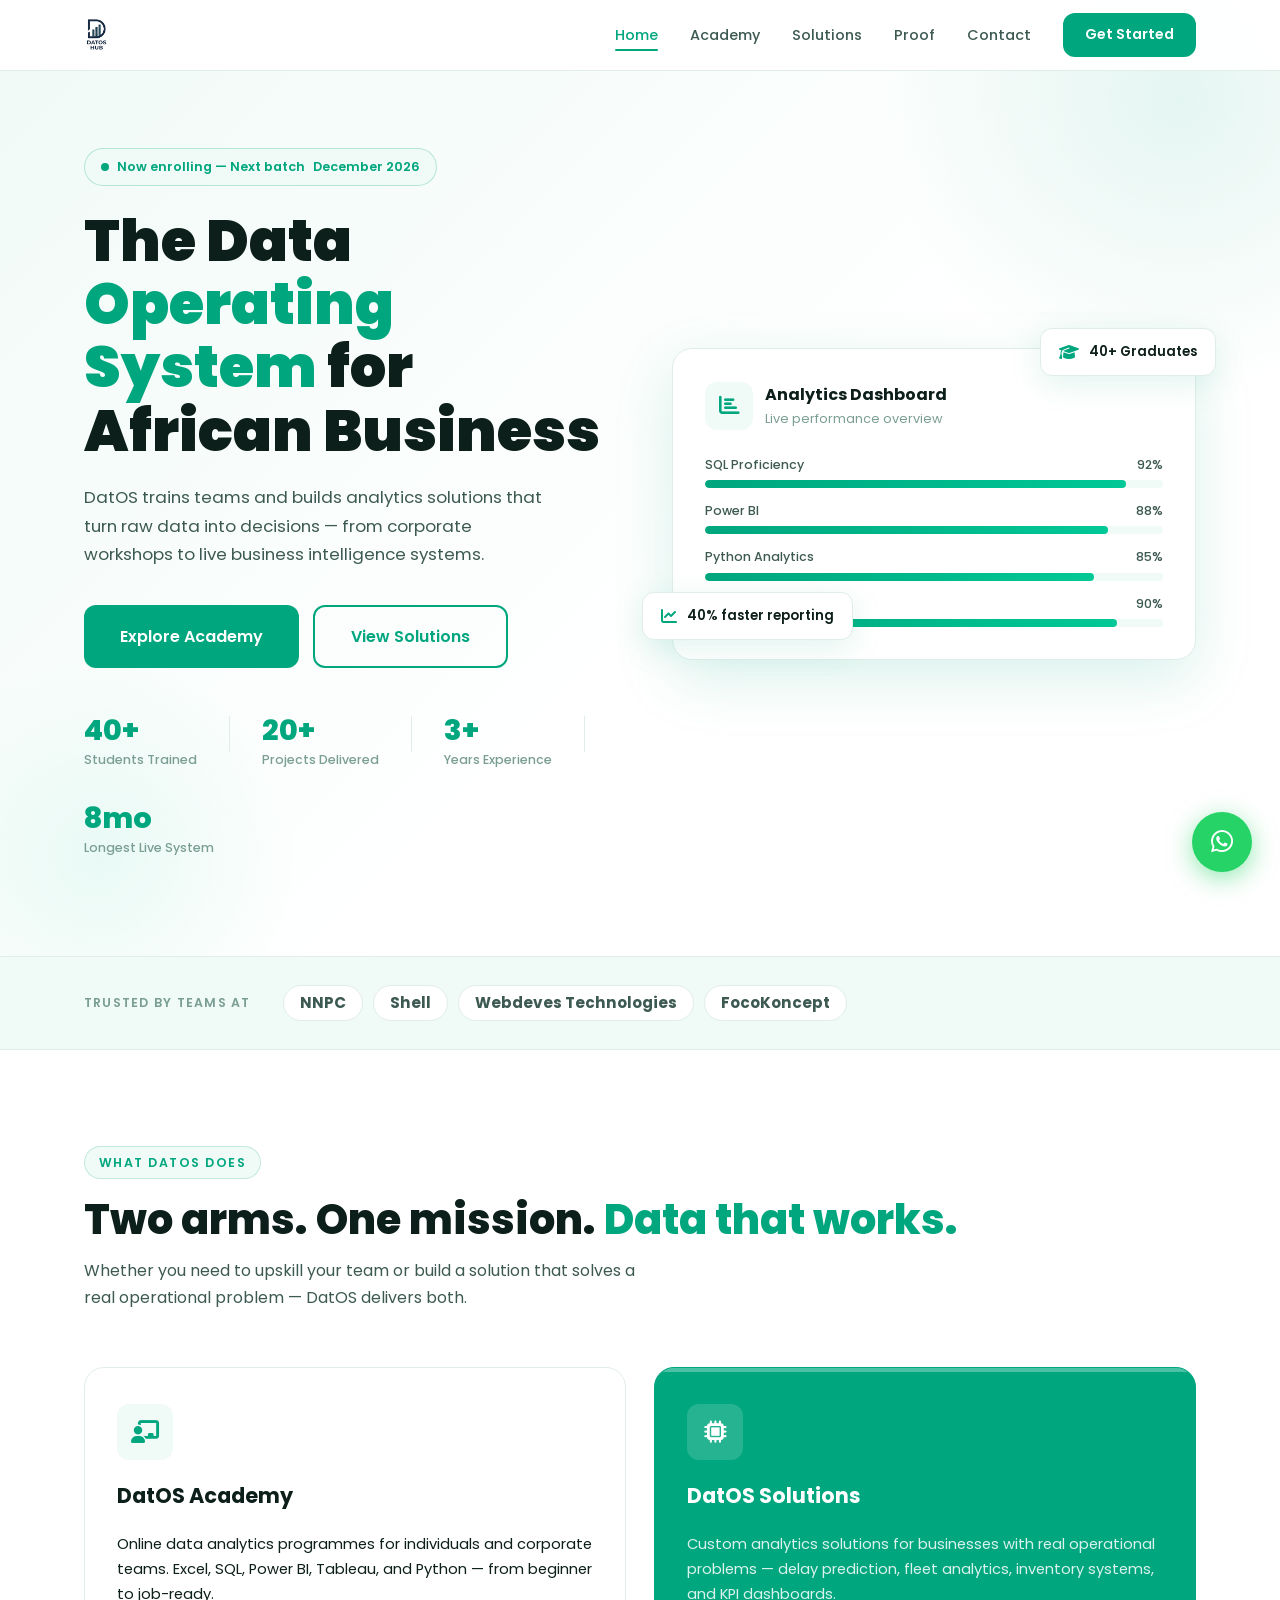
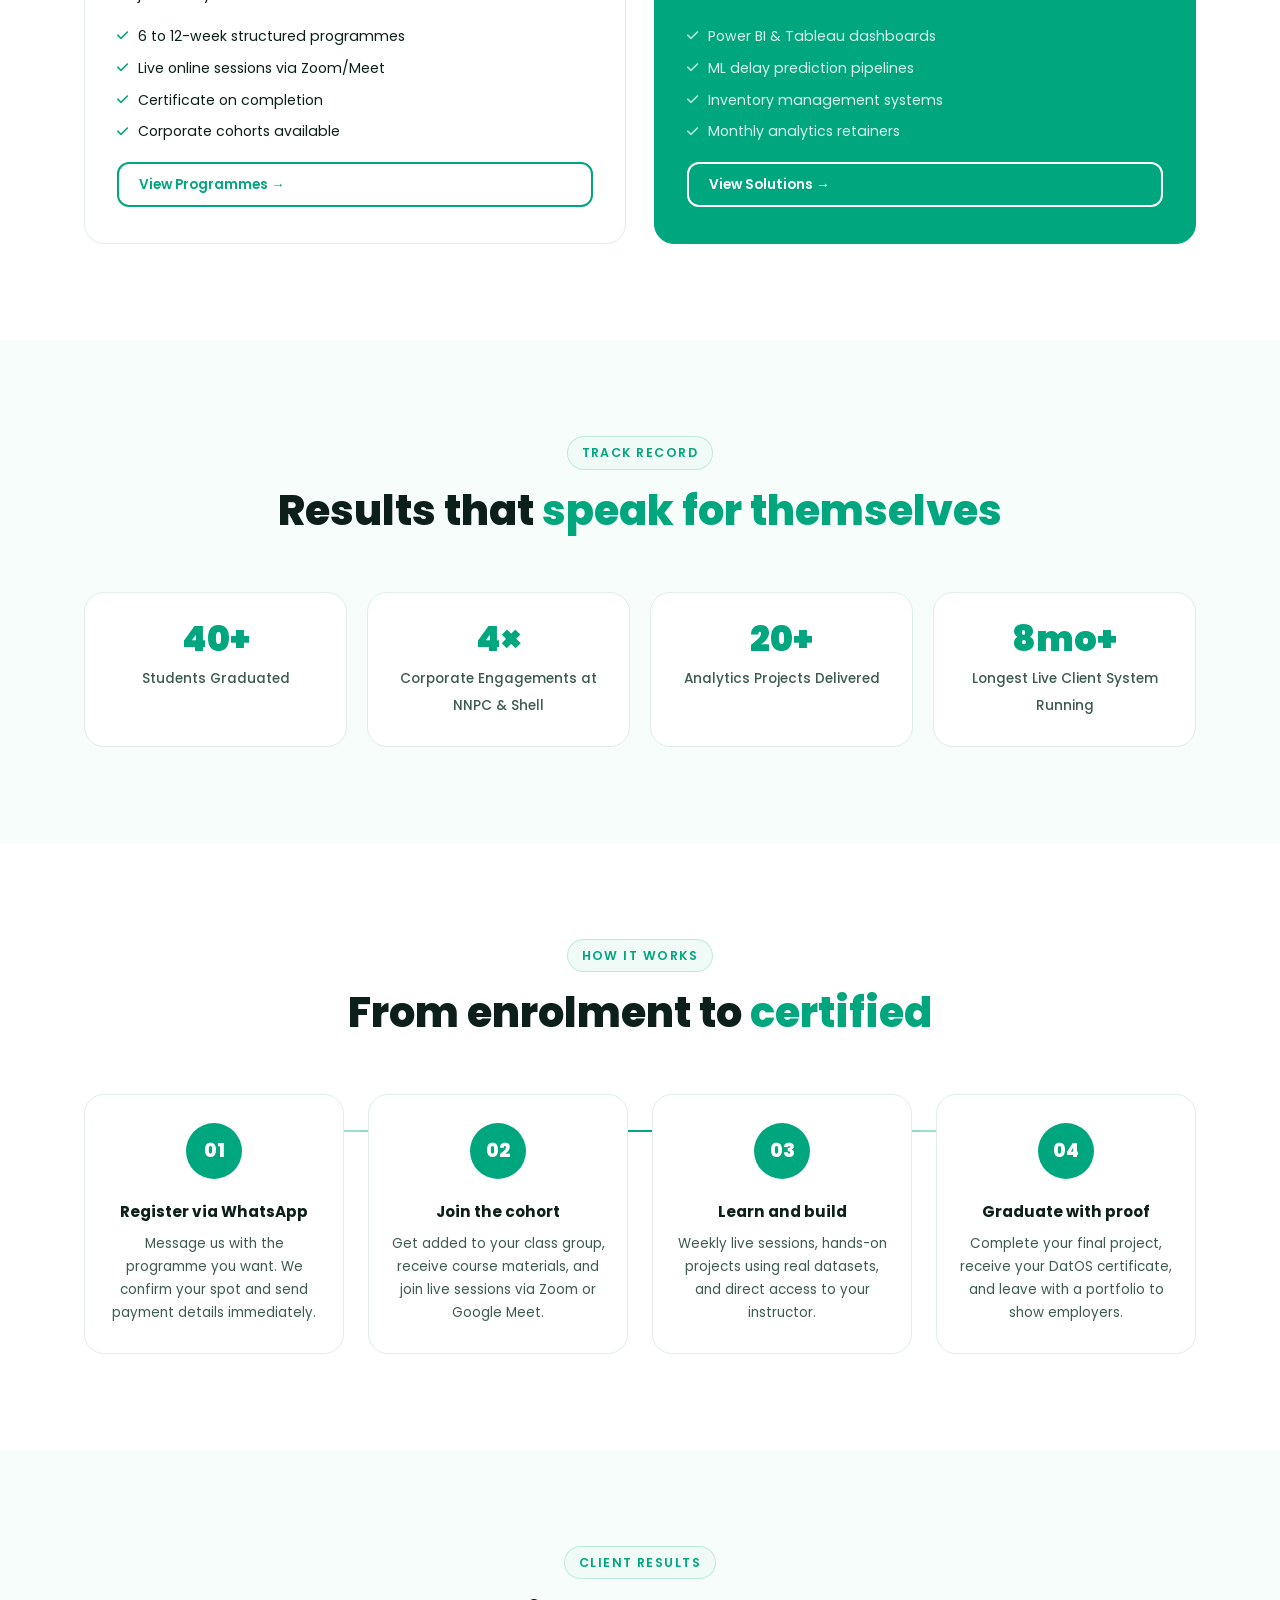
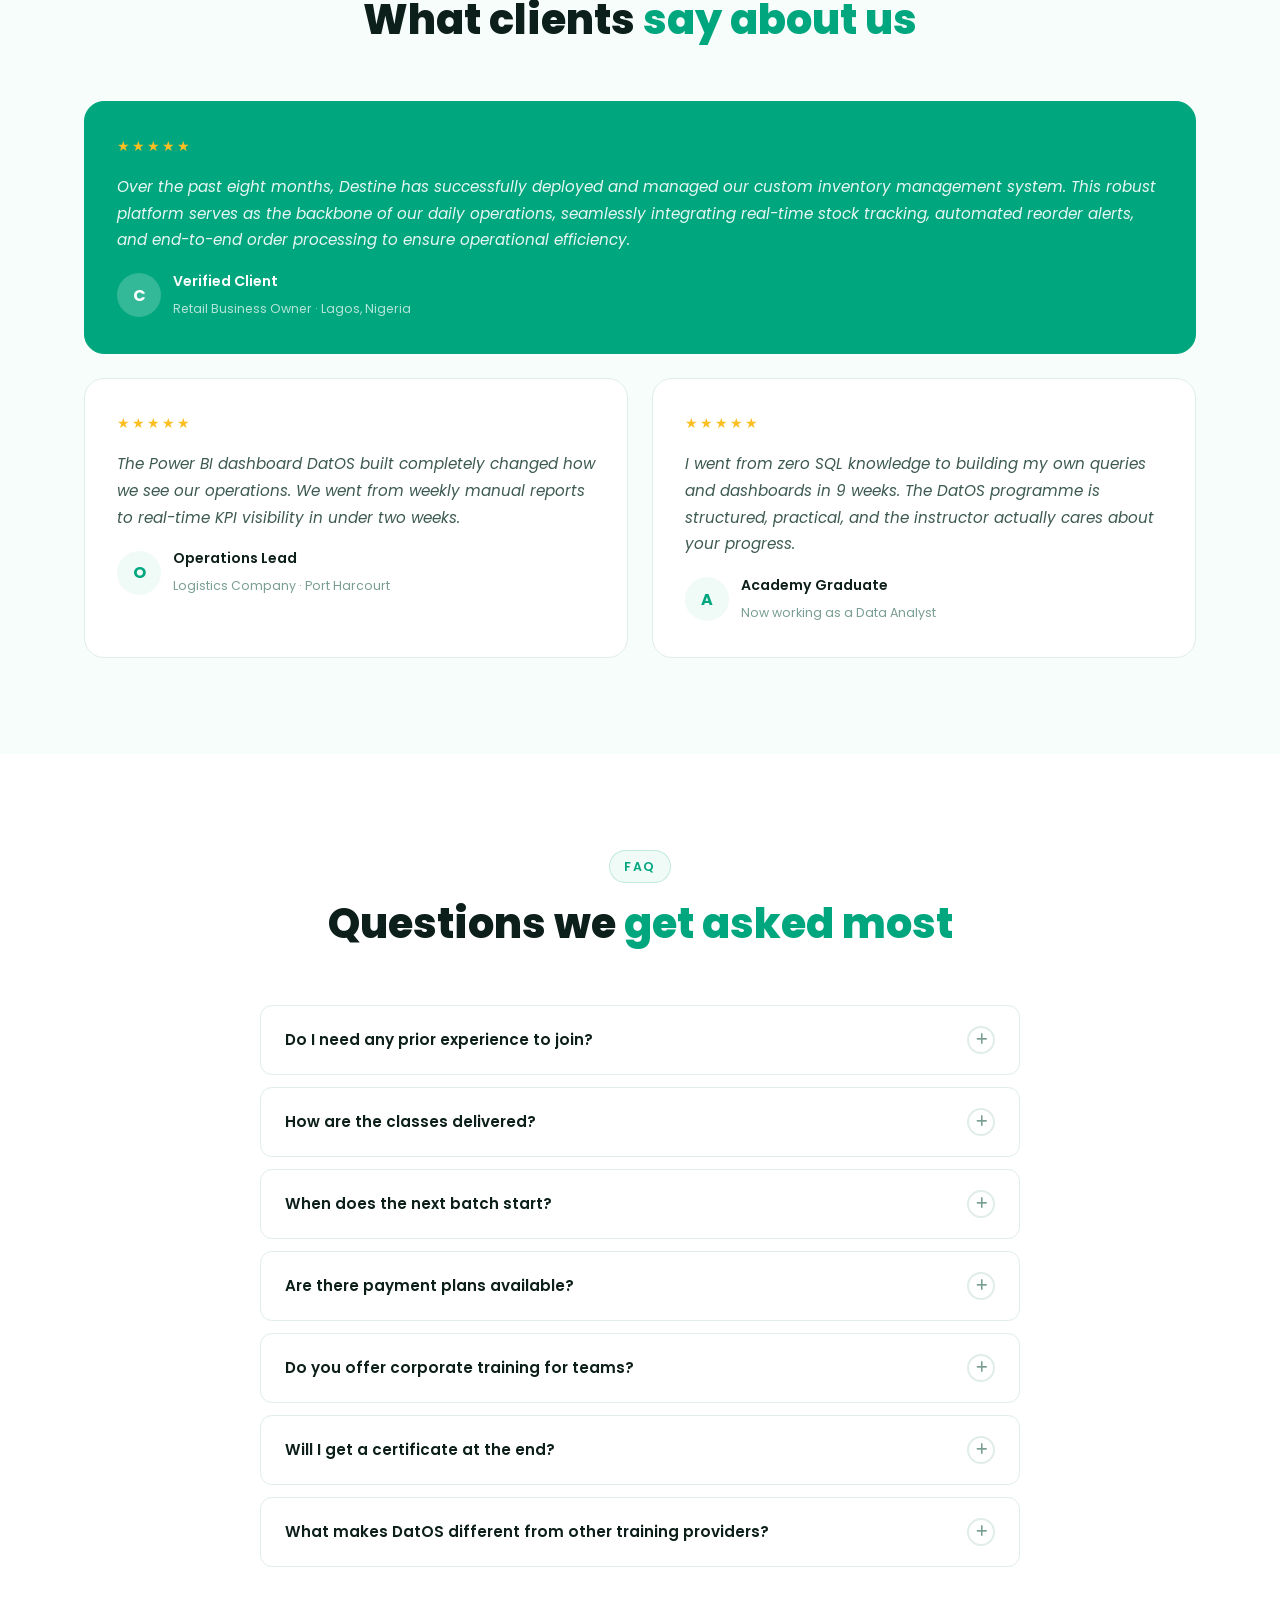
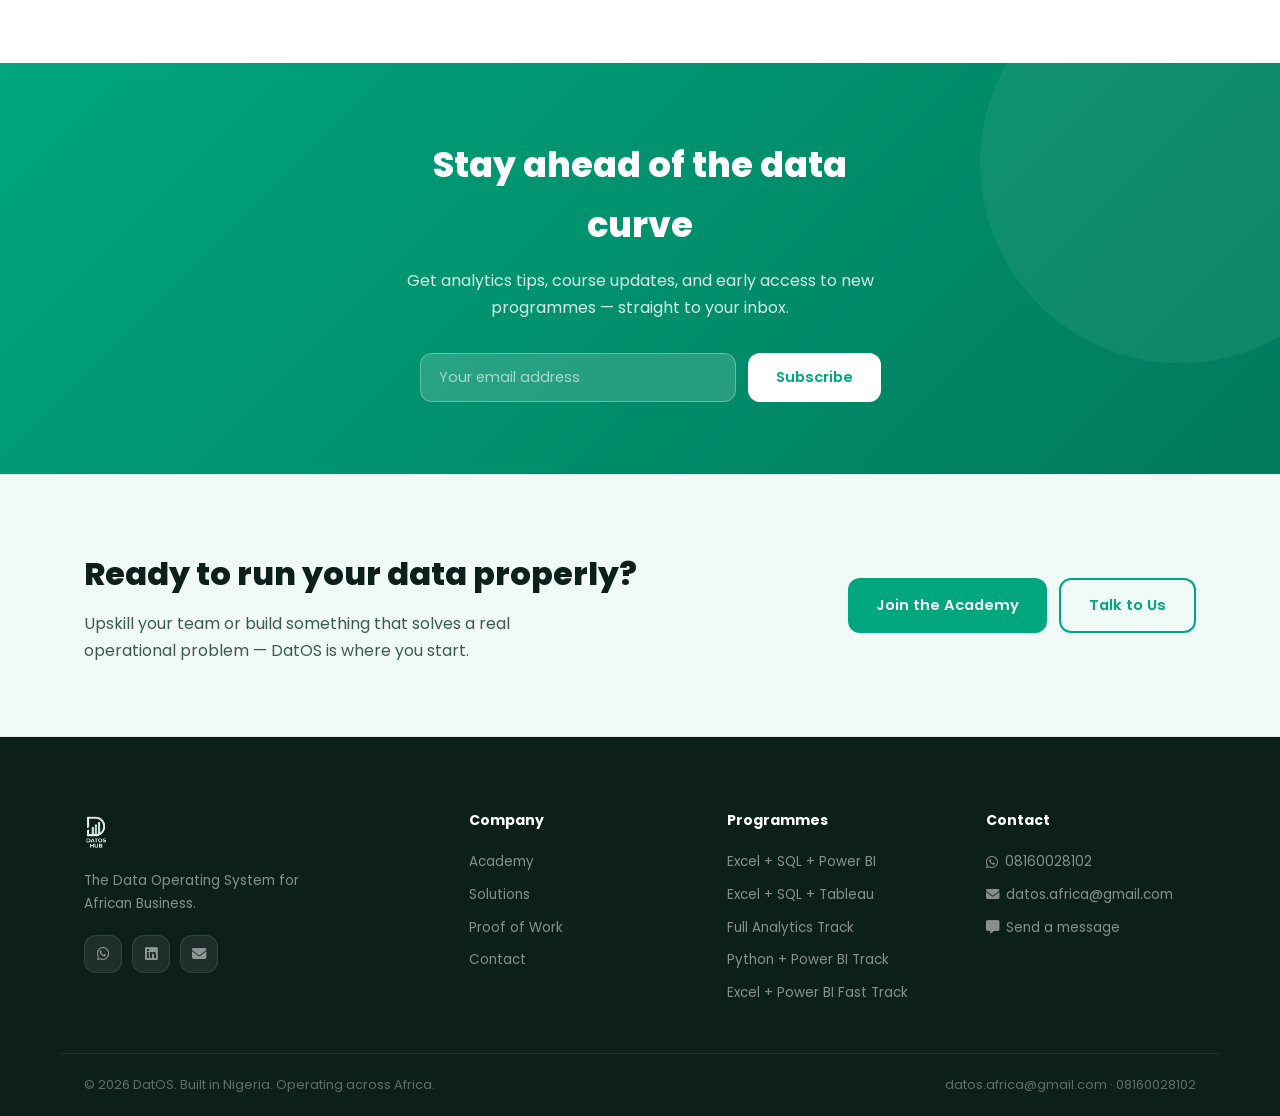
==== index.html @ 46f7a144 "Add files via upload" ====
<!DOCTYPE html>
<html lang="en">
<head>
  <meta charset="UTF-8"/>
  <meta name="viewport" content="width=device-width, initial-scale=1.0"/>
  <title>DatOS — The Data Operating System for African Business</title>
  <meta name="description" content="DatOS delivers corporate data analytics training and business intelligence solutions for African organisations. Train your team. Transform your data."/>
  <link rel="stylesheet" href="style.css"/>
  <link rel="stylesheet" href="https://cdnjs.cloudflare.com/ajax/libs/font-awesome/6.5.0/css/all.min.css"/>
</head>
<body>

  <!-- NAV -->
  <nav class="nav" id="nav">
    <div class="nav__inner">
      <a href="index.html" class="nav__logo"><img src="assets/logo-navy.png" alt="DatOS Hub" class="logo-img"/></a>
      <ul class="nav__links">
        <li><a href="index.html" class="active">Home</a></li>
        <li><a href="academy.html">Academy</a></li>
        <li><a href="solutions.html">Solutions</a></li>
        <li><a href="proof.html">Proof</a></li>
        <li><a href="contact.html">Contact</a></li>
      </ul>
      <a href="https://wa.me/2348160028102?text=Hi%20DatOS%2C%20I%27d%20like%20to%20get%20started" target="_blank" class="btn btn--green nav__cta">Get Started</a>
      <button class="hamburger" id="hamburger" aria-label="Menu"><span></span><span></span><span></span></button>
    </div>
    <div class="mobile-menu" id="mobileMenu">
      <ul>
        <li><a href="index.html" class="mobile-link">Home</a></li>
        <li><a href="academy.html" class="mobile-link">Academy</a></li>
        <li><a href="solutions.html" class="mobile-link">Solutions</a></li>
        <li><a href="proof.html" class="mobile-link">Proof</a></li>
        <li><a href="contact.html" class="mobile-link">Contact</a></li>
        <li class="mobile-cta"><a href="https://wa.me/2348160028102?text=Hi%20DatOS%2C%20I%27d%20like%20to%20get%20started" target="_blank" class="btn btn--green btn--full">Get Started →</a></li>
      </ul>
    </div>
  </nav>

  <!-- HERO -->
  <section class="hero">
    <div class="container hero__inner">
      <div class="hero__content">
        <div class="hero__tag"><span class="hero__tag-dot"></span> Now enrolling — Next batch <span class="next-batch-date"></span></div>
        <h1 class="hero__title">The Data <em>Operating System</em> for African Business</h1>
        <p class="hero__sub">DatOS trains teams and builds analytics solutions that turn raw data into decisions — from corporate workshops to live business intelligence systems.</p>
        <div class="hero__actions">
          <a href="academy.html" class="btn btn--green btn--lg">Explore Academy</a>
          <a href="solutions.html" class="btn btn--outline btn--lg">View Solutions</a>
        </div>
        <div class="hero__stats">
          <div><span class="hero-stat__num">40+</span><span class="hero-stat__label">Students Trained</span></div>
          <div style="width:1px;height:36px;background:var(--border)"></div>
          <div><span class="hero-stat__num">20+</span><span class="hero-stat__label">Projects Delivered</span></div>
          <div style="width:1px;height:36px;background:var(--border)"></div>
          <div><span class="hero-stat__num">3+</span><span class="hero-stat__label">Years Experience</span></div>
          <div style="width:1px;height:36px;background:var(--border)"></div>
          <div><span class="hero-stat__num">8mo</span><span class="hero-stat__label">Longest Live System</span></div>
        </div>
      </div>
      <div class="hero__visual">
        <div class="hero__card">
          <div class="hero__card-header">
            <div class="hero__card-icon"><i class="fa-solid fa-chart-bar"></i></div>
            <div><div class="hero__card-title">Analytics Dashboard</div><div class="hero__card-sub">Live performance overview</div></div>
          </div>
          <div class="hero__card-bars">
            <div class="hero__bar-row">
              <div class="hero__bar-info"><span>SQL Proficiency</span><span>92%</span></div>
              <div class="hero__bar-track"><div class="hero__bar-fill" style="width:92%"></div></div>
            </div>
            <div class="hero__bar-row">
              <div class="hero__bar-info"><span>Power BI</span><span>88%</span></div>
              <div class="hero__bar-track"><div class="hero__bar-fill" style="width:88%"></div></div>
            </div>
            <div class="hero__bar-row">
              <div class="hero__bar-info"><span>Python Analytics</span><span>85%</span></div>
              <div class="hero__bar-track"><div class="hero__bar-fill" style="width:85%"></div></div>
            </div>
            <div class="hero__bar-row">
              <div class="hero__bar-info"><span>Tableau</span><span>90%</span></div>
              <div class="hero__bar-track"><div class="hero__bar-fill" style="width:90%"></div></div>
            </div>
          </div>
        </div>
        <div class="float-badge fb1"><i class="fa-solid fa-graduation-cap"></i> 40+ Graduates</div>
        <div class="float-badge fb2"><i class="fa-solid fa-chart-line"></i> 40% faster reporting</div>
      </div>
    </div>
  </section>

  <!-- TRUSTED BY -->
  <section class="trusted">
    <div class="container trusted__inner">
      <span class="trusted__label">Trusted by teams at</span>
      <div class="trusted__logos">
        <span class="trusted__co">NNPC</span>
        <span class="trusted__co">Shell</span>
        <span class="trusted__co">Webdeves Technologies</span>
        <span class="trusted__co">FocoKoncept</span>
      </div>
    </div>
  </section>

  <!-- WHAT WE DO -->
  <section class="section">
    <div class="container">
      <div class="section-header">
        <span class="eyebrow">What DatOS Does</span>
        <h2 class="section-title">Two arms. One mission. <em>Data that works.</em></h2>
        <p class="section-sub">Whether you need to upskill your team or build a solution that solves a real operational problem — DatOS delivers both.</p>
      </div>
      <div class="what__grid">
        <div class="what-card reveal">
          <div class="what-card__icon"><i class="fa-solid fa-chalkboard-user"></i></div>
          <h3>DatOS Academy</h3>
          <p>Online data analytics programmes for individuals and corporate teams. Excel, SQL, Power BI, Tableau, and Python — from beginner to job-ready.</p>
          <ul class="what-list">
            <li><i class="fa-solid fa-check"></i> 6 to 12-week structured programmes</li>
            <li><i class="fa-solid fa-check"></i> Live online sessions via Zoom/Meet</li>
            <li><i class="fa-solid fa-check"></i> Certificate on completion</li>
            <li><i class="fa-solid fa-check"></i> Corporate cohorts available</li>
          </ul>
          <a href="academy.html" class="btn btn--outline btn--sm">View Programmes →</a>
        </div>
        <div class="what-card what-card--accent reveal">
          <div class="what-card__icon"><i class="fa-solid fa-microchip"></i></div>
          <h3>DatOS Solutions</h3>
          <p>Custom analytics solutions for businesses with real operational problems — delay prediction, fleet analytics, inventory systems, and KPI dashboards.</p>
          <ul class="what-list">
            <li><i class="fa-solid fa-check"></i> Power BI & Tableau dashboards</li>
            <li><i class="fa-solid fa-check"></i> ML delay prediction pipelines</li>
            <li><i class="fa-solid fa-check"></i> Inventory management systems</li>
            <li><i class="fa-solid fa-check"></i> Monthly analytics retainers</li>
          </ul>
          <a href="solutions.html" class="btn btn--outline btn--sm">View Solutions →</a>
        </div>
      </div>
    </div>
  </section>

  <!-- TRAINING STATS -->
  <section class="section section--alt">
    <div class="container">
      <div class="section-header section-header--center">
        <span class="eyebrow">Track Record</span>
        <h2 class="section-title">Results that <em>speak for themselves</em></h2>
      </div>
      <div class="tstats__grid">
        <div class="tstat-card reveal"><span class="tstat-card__num">40+</span><span class="tstat-card__label">Students Graduated</span></div>
        <div class="tstat-card reveal"><span class="tstat-card__num">4×</span><span class="tstat-card__label">Corporate Engagements at NNPC & Shell</span></div>
        <div class="tstat-card reveal"><span class="tstat-card__num">20+</span><span class="tstat-card__label">Analytics Projects Delivered</span></div>
        <div class="tstat-card reveal"><span class="tstat-card__num">8mo+</span><span class="tstat-card__label">Longest Live Client System Running</span></div>
      </div>
    </div>
  </section>

  <!-- HOW IT WORKS -->
  <section class="section">
    <div class="container">
      <div class="section-header section-header--center">
        <span class="eyebrow">How It Works</span>
        <h2 class="section-title">From enrolment to <em>certified</em></h2>
      </div>
      <div class="steps__grid">
        <div class="step reveal">
          <div class="step__num">01</div>
          <h4>Register via WhatsApp</h4>
          <p>Message us with the programme you want. We confirm your spot and send payment details immediately.</p>
        </div>
        <div class="step reveal">
          <div class="step__num">02</div>
          <h4>Join the cohort</h4>
          <p>Get added to your class group, receive course materials, and join live sessions via Zoom or Google Meet.</p>
        </div>
        <div class="step reveal">
          <div class="step__num">03</div>
          <h4>Learn and build</h4>
          <p>Weekly live sessions, hands-on projects using real datasets, and direct access to your instructor.</p>
        </div>
        <div class="step reveal">
          <div class="step__num">04</div>
          <h4>Graduate with proof</h4>
          <p>Complete your final project, receive your DatOS certificate, and leave with a portfolio to show employers.</p>
        </div>
      </div>
    </div>
  </section>

  <!-- TESTIMONIAL -->
  <section class="section section--alt">
    <div class="container">
      <div class="section-header section-header--center">
        <span class="eyebrow">Client Results</span>
        <h2 class="section-title">What clients <em>say about us</em></h2>
      </div>
      <div class="testimonials__grid">
        <div class="testi-card testi-card--featured reveal">
          <div class="testi-stars">★★★★★</div>
          <blockquote>Over the past eight months, Destine has successfully deployed and managed our custom inventory management system. This robust platform serves as the backbone of our daily operations, seamlessly integrating real-time stock tracking, automated reorder alerts, and end-to-end order processing to ensure operational efficiency.</blockquote>
          <div class="testi-author">
            <div class="testi-avatar">C</div>
            <div><strong>Verified Client</strong><span>Retail Business Owner · Lagos, Nigeria</span></div>
          </div>
        </div>
        <div class="testi-card reveal">
          <div class="testi-stars">★★★★★</div>
          <blockquote>The Power BI dashboard DatOS built completely changed how we see our operations. We went from weekly manual reports to real-time KPI visibility in under two weeks.</blockquote>
          <div class="testi-author">
            <div class="testi-avatar">O</div>
            <div><strong>Operations Lead</strong><span>Logistics Company · Port Harcourt</span></div>
          </div>
        </div>
        <div class="testi-card reveal">
          <div class="testi-stars">★★★★★</div>
          <blockquote>I went from zero SQL knowledge to building my own queries and dashboards in 9 weeks. The DatOS programme is structured, practical, and the instructor actually cares about your progress.</blockquote>
          <div class="testi-author">
            <div class="testi-avatar">A</div>
            <div><strong>Academy Graduate</strong><span>Now working as a Data Analyst</span></div>
          </div>
        </div>
      </div>
    </div>
  </section>

  <!-- FAQ -->
  <section class="section">
    <div class="container">
      <div class="section-header section-header--center">
        <span class="eyebrow">FAQ</span>
        <h2 class="section-title">Questions we <em>get asked most</em></h2>
      </div>
      <div class="faq__list">
        <div class="faq-item">
          <div class="faq-question">Do I need any prior experience to join?<span class="faq-icon"><i class="fa-solid fa-plus"></i></span></div>
          <div class="faq-answer"><div class="faq-answer-inner">No. All our programmes are designed to start from scratch. If you can use a computer and have the discipline to show up, you can complete any of our courses. We also have intermediate tracks for those with existing skills.</div></div>
        </div>
        <div class="faq-item">
          <div class="faq-question">How are the classes delivered?<span class="faq-icon"><i class="fa-solid fa-plus"></i></span></div>
          <div class="faq-answer"><div class="faq-answer-inner">All programmes are delivered 100% online via Zoom or Google Meet. You attend live sessions at scheduled times, get recordings if you miss any class, and have access to your instructor and classmates via a group channel throughout.</div></div>
        </div>
        <div class="faq-item">
          <div class="faq-question">When does the next batch start?<span class="faq-icon"><i class="fa-solid fa-plus"></i></span></div>
          <div class="faq-answer"><div class="faq-answer-inner">A new cohort opens every month. The next batch starts <span class="next-batch-date"></span>. Spots per cohort are limited — message us on WhatsApp to reserve your place before it fills.</div></div>
        </div>
        <div class="faq-item">
          <div class="faq-question">Are there payment plans available?<span class="faq-icon"><i class="fa-solid fa-plus"></i></span></div>
          <div class="faq-answer"><div class="faq-answer-inner">Yes. We offer flexible payment plans for all programmes. Message us on WhatsApp and we'll work out an arrangement that fits your situation. We don't want fees to be the reason you miss out on a programme.</div></div>
        </div>
        <div class="faq-item">
          <div class="faq-question">Do you offer corporate training for teams?<span class="faq-icon"><i class="fa-solid fa-plus"></i></span></div>
          <div class="faq-answer"><div class="faq-answer-inner">Yes. We design and deliver bespoke data analytics programmes for company teams — from 1-day workshops to full multi-week programmes. We've delivered training to teams at NNPC and Shell. Get in touch for a custom proposal.</div></div>
        </div>
        <div class="faq-item">
          <div class="faq-question">Will I get a certificate at the end?<span class="faq-icon"><i class="fa-solid fa-plus"></i></span></div>
          <div class="faq-answer"><div class="faq-answer-inner">Yes. Every student who completes their programme and final project receives a DatOS certificate of completion. You'll also leave with a portfolio of real projects built during the course that you can show to employers.</div></div>
        </div>
        <div class="faq-item">
          <div class="faq-question">What makes DatOS different from other training providers?<span class="faq-icon"><i class="fa-solid fa-plus"></i></span></div>
          <div class="faq-answer"><div class="faq-answer-inner">Three things: our instructor has delivered training to real corporate clients including NNPC and Shell, not just online students. Every programme is built around real business problems and datasets, not toy examples. And we also build real analytics solutions for businesses — so what we teach is what we actually do.</div></div>
        </div>
      </div>
    </div>
  </section>

  <!-- NEWSLETTER -->
  <section class="newsletter">
    <div class="container newsletter__inner">
      <h2>Stay ahead of the data curve</h2>
      <p>Get analytics tips, course updates, and early access to new programmes — straight to your inbox.</p>
      <form class="newsletter__form" id="newsletterForm">
        <input type="email" class="newsletter__input" name="email" placeholder="Your email address" required/>
        <button type="submit" class="btn btn--white">Subscribe</button>
      </form>
      <div class="newsletter__success" id="newsletterSuccess"><i class="fa-solid fa-circle-check"></i> You're in — we'll be in touch soon.</div>
    </div>
  </section>

  <!-- CTA STRIP -->
  <section class="cta-strip">
    <div class="container cta-strip__inner">
      <div>
        <h2>Ready to run your data properly?</h2>
        <p>Upskill your team or build something that solves a real operational problem — DatOS is where you start.</p>
      </div>
      <div class="cta-strip__actions">
        <a href="academy.html" class="btn btn--green">Join the Academy</a>
        <a href="contact.html" class="btn btn--outline">Talk to Us</a>
      </div>
    </div>
  </section>

  <!-- FOOTER -->
  <footer class="footer">
    <div class="container footer__inner">
      <div class="footer__brand">
        <img src="assets/logo-white.png" alt="DatOS Hub" class="logo-img--white"/>
        <p>The Data Operating System for African Business.</p>
        <div class="footer__socials">
          <a href="https://wa.me/2348160028102?text=Hi%20DatOS%2C%20I%27d%20like%20to%20chat" target="_blank"><i class="fa-brands fa-whatsapp"></i></a>
          <a href="https://linkedin.com/in/nnaemekadestinedike" target="_blank"><i class="fa-brands fa-linkedin"></i></a>
          <a href="mailto:datos.africa@gmail.com"><i class="fa-solid fa-envelope"></i></a>
        </div>
      </div>
      <div class="footer__col">
        <h4>Company</h4>
        <ul>
          <li><a href="academy.html">Academy</a></li>
          <li><a href="solutions.html">Solutions</a></li>
          <li><a href="proof.html">Proof of Work</a></li>
          <li><a href="contact.html">Contact</a></li>
        </ul>
      </div>
      <div class="footer__col">
        <h4>Programmes</h4>
        <ul>
          <li><a href="academy.html">Excel + SQL + Power BI</a></li>
          <li><a href="academy.html">Excel + SQL + Tableau</a></li>
          <li><a href="academy.html">Full Analytics Track</a></li>
          <li><a href="academy.html">Python + Power BI Track</a></li>
          <li><a href="academy.html">Excel + Power BI Fast Track</a></li>
        </ul>
      </div>
      <div class="footer__col">
        <h4>Contact</h4>
        <ul>
          <li><a href="https://wa.me/2348160028102?text=Hi%20DatOS%2C%20I%27d%20like%20to%20chat" target="_blank"><i class="fa-brands fa-whatsapp"></i> 08160028102</a></li>
          <li><a href="mailto:datos.africa@gmail.com"><i class="fa-solid fa-envelope"></i> datos.africa@gmail.com</a></li>
          <li><a href="contact.html"><i class="fa-solid fa-message"></i> Send a message</a></li>
        </ul>
      </div>
    </div>
    <div class="container footer__bottom">
      <span>© 2026 DatOS. Built in Nigeria. Operating across Africa.</span>
      <span>datos.africa@gmail.com · 08160028102</span>
    </div>
  </footer>

  <!-- FLOATING WHATSAPP -->
  <a href="https://wa.me/2348160028102?text=Hi%20DatOS%2C%20I%27d%20like%20to%20chat" target="_blank" class="wa-float" aria-label="Chat on WhatsApp">
    <i class="fa-brands fa-whatsapp"></i>
    <span class="wa-float__tooltip">Chat with us on WhatsApp</span>
  </a>

  <!-- BACK TO TOP -->
  <a href="#" class="back-to-top" id="backToTop" aria-label="Back to top"><i class="fa-solid fa-arrow-up"></i></a>

  <script src="script.js"></script>
</body>
</html>
---- style.css ----
/* ============================================================
   DATOS DESIGN SYSTEM — WHITE + GREEN
   Primary green:  #00a67e
   Dark green:     #007a5c
   Light green bg: #f0faf6
   Accent green:   #00c896
   Text dark:      #0d1f1a
   Text mid:       #3d5a52
   Text muted:     #7a9e94
   White:          #ffffff
   Border:         #e0ede8
   Font:           Poppins (matches Zion Tech Hub)
============================================================ */

@import url('https://fonts.googleapis.com/css2?family=Poppins:wght@300;400;500;600;700;800;900&display=swap');

:root {
  --green:        #00a67e;
  --green-dark:   #007a5c;
  --green-light:  #f0faf6;
  --green-accent: #00c896;
  --green-glow:   rgba(0,166,126,0.12);
  --white:        #ffffff;
  --bg:           #ffffff;
  --bg-alt:       #f7fdfb;
  --border:       #e0ede8;
  --text:         #0d1f1a;
  --text-2:       #3d5a52;
  --text-muted:   #7a9e94;
  --shadow-sm:    0 2px 12px rgba(0,166,126,0.08);
  --shadow-md:    0 8px 32px rgba(0,166,126,0.12);
  --shadow-lg:    0 20px 60px rgba(0,166,126,0.15);
  --radius:       12px;
  --radius-lg:    20px;
  --radius-xl:    32px;
  --transition:   0.22s cubic-bezier(0.4,0,0.2,1);
  --max-w:        1160px;
  --font:         'Poppins', sans-serif;
}

*, *::before, *::after { box-sizing: border-box; margin: 0; padding: 0; }
html { scroll-behavior: smooth; font-size: 16px; }
body { background: var(--bg); color: var(--text); font-family: var(--font); line-height: 1.7; overflow-x: hidden; }
img { max-width: 100%; display: block; }
a { color: inherit; text-decoration: none; }
ul { list-style: none; }
.container { max-width: var(--max-w); margin: 0 auto; padding: 0 24px; }
.section { padding: 96px 0; }
.section--alt { background: var(--bg-alt); }

/* ── LOGO ── */
.logo { font-family: var(--font); font-weight: 800; font-size: 1.5rem; display: flex; align-items: center; gap: 2px; }
.logo-dat { color: var(--text); }
.logo-os  { color: var(--green); }

/* ── TYPOGRAPHY ── */
.eyebrow {
  display: inline-flex; align-items: center; gap: 8px;
  font-size: 0.78rem; font-weight: 600; letter-spacing: 0.12em;
  text-transform: uppercase; color: var(--green);
  background: var(--green-light); border: 1px solid rgba(0,166,126,0.2);
  padding: 5px 14px; border-radius: 100px; margin-bottom: 16px;
}
.section-title {
  font-size: clamp(1.8rem, 3.5vw, 2.6rem);
  font-weight: 800; line-height: 1.2; color: var(--text);
}
.section-title em { font-style: normal; color: var(--green); }
.section-sub { color: var(--text-2); font-size: 1rem; max-width: 560px; margin-top: 12px; }
.section-header { margin-bottom: 56px; }
.section-header--center { text-align: center; }
.section-header--center .section-sub { margin: 12px auto 0; }

/* ── BUTTONS ── */
.btn {
  display: inline-flex; align-items: center; gap: 8px;
  padding: 13px 28px; border-radius: var(--radius);
  font-family: var(--font); font-weight: 600; font-size: 0.92rem;
  cursor: pointer; border: none; transition: var(--transition);
  white-space: nowrap; text-decoration: none;
}
.btn--green { background: var(--green); color: #fff; }
.btn--green:hover { background: var(--green-dark); transform: translateY(-2px); box-shadow: 0 8px 24px rgba(0,166,126,0.35); }
.btn--outline { background: transparent; color: var(--green); border: 2px solid var(--green); }
.btn--outline:hover { background: var(--green); color: #fff; transform: translateY(-2px); }
.btn--white { background: #fff; color: var(--green); }
.btn--white:hover { background: var(--green-light); transform: translateY(-2px); }
.btn--sm { padding: 9px 20px; font-size: 0.85rem; }
.btn--lg { padding: 16px 36px; font-size: 1rem; }
.btn--full { width: 100%; justify-content: center; }
.btn--icon { width: 44px; height: 44px; padding: 0; justify-content: center; border-radius: 50%; }

/* ── NAV ── */
.nav {
  position: fixed; top: 0; left: 0; right: 0; z-index: 200;
  background: rgba(255,255,255,0.95);
  backdrop-filter: blur(12px);
  border-bottom: 1px solid var(--border);
  transition: var(--transition);
}
.nav__inner {
  max-width: var(--max-w); margin: 0 auto; padding: 0 24px;
  height: 70px; display: flex; align-items: center; gap: 32px;
}
.nav__logo { margin-right: auto; }
.nav__links { display: flex; gap: 32px; }
.nav__links a {
  font-size: 0.9rem; font-weight: 500; color: var(--text-2);
  transition: var(--transition); position: relative; padding-bottom: 2px;
}
.nav__links a::after {
  content: ''; position: absolute; bottom: -4px; left: 0;
  width: 0; height: 2px; background: var(--green); border-radius: 2px;
  transition: var(--transition);
}
.nav__links a:hover, .nav__links a.active { color: var(--green); }
.nav__links a:hover::after, .nav__links a.active::after { width: 100%; }
.nav__cta { padding: 10px 22px; font-size: 0.88rem; }
.hamburger { display: none; flex-direction: column; gap: 5px; background: none; border: none; cursor: pointer; padding: 4px; }
.hamburger span { display: block; width: 24px; height: 2px; background: var(--text); border-radius: 2px; transition: var(--transition); }
.hamburger.open span:nth-child(1) { transform: rotate(45deg) translate(5px,5px); }
.hamburger.open span:nth-child(2) { opacity: 0; }
.hamburger.open span:nth-child(3) { transform: rotate(-45deg) translate(5px,-5px); }

/* ── MOBILE MENU ── */
.mobile-menu {
  position: fixed; top: 70px; left: 0; right: 0;
  background: #fff; border-bottom: 1px solid var(--border);
  z-index: 199; max-height: 0; overflow: hidden; transition: max-height 0.35s ease;
  box-shadow: var(--shadow-md);
}
.mobile-menu.open { max-height: 420px; }
.mobile-menu ul { padding: 24px; display: flex; flex-direction: column; gap: 18px; }
.mobile-menu a { font-weight: 500; color: var(--text-2); font-size: 1rem; transition: var(--transition); }
.mobile-menu a:hover, .mobile-menu a.accent { color: var(--green); }
.mobile-menu .mobile-cta { margin-top: 8px; }

/* ── HERO ── */
.hero {
  padding: 148px 0 96px;
  background: linear-gradient(135deg, #f0faf6 0%, #ffffff 60%);
  position: relative; overflow: hidden;
}
.hero::before {
  content: '';
  position: absolute; top: -200px; right: -200px;
  width: 600px; height: 600px;
  background: radial-gradient(circle, rgba(0,166,126,0.1) 0%, transparent 70%);
  border-radius: 50%; pointer-events: none;
}
.hero::after {
  content: '';
  position: absolute; bottom: -100px; left: -100px;
  width: 400px; height: 400px;
  background: radial-gradient(circle, rgba(0,200,150,0.07) 0%, transparent 70%);
  border-radius: 50%; pointer-events: none;
}
.hero__inner {
  display: grid; grid-template-columns: 1fr 1fr;
  gap: 64px; align-items: center; position: relative; z-index: 1;
}
.hero__tag {
  display: inline-flex; align-items: center; gap: 8px;
  background: var(--green-light); border: 1px solid rgba(0,166,126,0.25);
  color: var(--green); font-size: 0.8rem; font-weight: 600;
  padding: 7px 16px; border-radius: 100px; margin-bottom: 24px;
}
.hero__tag-dot { width: 8px; height: 8px; background: var(--green); border-radius: 50%; animation: blink 2s ease infinite; }
@keyframes blink { 0%,100%{opacity:1;} 50%{opacity:0.3;} }
.hero__title {
  font-size: clamp(2.4rem, 5vw, 3.6rem);
  font-weight: 900; line-height: 1.1; margin-bottom: 20px;
}
.hero__title em { font-style: normal; color: var(--green); }
.hero__sub { color: var(--text-2); font-size: 1.05rem; max-width: 480px; margin-bottom: 36px; }
.hero__actions { display: flex; gap: 14px; flex-wrap: wrap; margin-bottom: 48px; }
.hero__stats { display: flex; gap: 32px; flex-wrap: wrap; }
.hero-stat__num { font-size: 1.8rem; font-weight: 800; color: var(--green); display: block; line-height: 1; }
.hero-stat__label { font-size: 0.78rem; color: var(--text-muted); font-weight: 500; }

.hero__visual { position: relative; }
.hero__card {
  background: #fff; border: 1px solid var(--border);
  border-radius: var(--radius-lg); padding: 32px;
  box-shadow: var(--shadow-lg);
  animation: float 5s ease-in-out infinite alternate;
}
@keyframes float { from{transform:translateY(0);} to{transform:translateY(-12px);} }
.hero__card-header { display: flex; align-items: center; gap: 12px; margin-bottom: 24px; }
.hero__card-icon { width: 48px; height: 48px; background: var(--green-light); border-radius: 12px; display: flex; align-items: center; justify-content: center; color: var(--green); font-size: 1.3rem; flex-shrink: 0; }
.hero__card-title { font-weight: 700; font-size: 1rem; }
.hero__card-sub { font-size: 0.8rem; color: var(--text-muted); }
.hero__card-bars { display: flex; flex-direction: column; gap: 12px; }
.hero__bar-row { display: flex; flex-direction: column; gap: 5px; }
.hero__bar-info { display: flex; justify-content: space-between; font-size: 0.78rem; color: var(--text-2); font-weight: 500; }
.hero__bar-track { height: 8px; background: var(--green-light); border-radius: 100px; overflow: hidden; }
.hero__bar-fill { height: 100%; background: linear-gradient(90deg, var(--green), var(--green-accent)); border-radius: 100px; animation: growBar 1.5s ease both; }
@keyframes growBar { from{width:0;} }

.float-badge {
  position: absolute; display: flex; align-items: center; gap: 10px;
  background: #fff; border: 1px solid var(--border); border-radius: var(--radius);
  padding: 12px 18px; box-shadow: var(--shadow-md); font-size: 0.82rem; font-weight: 600;
  white-space: nowrap;
}
.float-badge i { color: var(--green); font-size: 1rem; }
.fb1 { top: -20px; right: -20px; animation: float 4s ease-in-out infinite alternate; }
.fb2 { bottom: 20px; left: -30px; animation: float 4s 2s ease-in-out infinite alternate; }

/* ── TRUSTED ── */
.trusted {
  background: var(--green-light);
  border-top: 1px solid var(--border);
  border-bottom: 1px solid var(--border);
  padding: 28px 0;
}
.trusted__inner { display: flex; align-items: center; gap: 32px; flex-wrap: wrap; }
.trusted__label { font-size: 0.78rem; font-weight: 600; color: var(--text-muted); text-transform: uppercase; letter-spacing: 0.1em; white-space: nowrap; }
.trusted__logos { display: flex; align-items: center; gap: 10px; flex-wrap: wrap; }
.trusted__co { font-weight: 700; font-size: 0.95rem; color: var(--text-2); padding: 4px 16px; background: #fff; border: 1px solid var(--border); border-radius: 100px; }

/* ── WHAT WE DO ── */
.what__grid { display: grid; grid-template-columns: 1fr 1fr; gap: 28px; }
.what-card {
  background: #fff; border: 1px solid var(--border);
  border-radius: var(--radius-lg); padding: 36px 32px;
  transition: var(--transition); display: flex; flex-direction: column; gap: 18px;
  position: relative; overflow: hidden;
}
.what-card::before {
  content: ''; position: absolute; top: 0; left: 0; right: 0; height: 4px;
  background: linear-gradient(90deg, var(--green), var(--green-accent));
  transform: scaleX(0); transform-origin: left; transition: var(--transition);
}
.what-card:hover { border-color: var(--green); box-shadow: var(--shadow-md); transform: translateY(-4px); }
.what-card:hover::before { transform: scaleX(1); }
.what-card--accent { background: var(--green); color: #fff; border-color: var(--green); }
.what-card--accent::before { background: rgba(255,255,255,0.3); transform: scaleX(1); }
.what-card--accent p, .what-card--accent .what-list li { color: rgba(255,255,255,0.85); }
.what-card--accent .what-card__icon { background: rgba(255,255,255,0.15); color: #fff; }
.what-card--accent .btn { border-color: #fff; color: #fff; }
.what-card--accent .btn:hover { background: #fff; color: var(--green); }
.what-card__icon { width: 56px; height: 56px; background: var(--green-light); border-radius: var(--radius); display: flex; align-items: center; justify-content: center; color: var(--green); font-size: 1.4rem; flex-shrink: 0; }
.what-card h3 { font-size: 1.3rem; font-weight: 700; }
.what-card p { font-size: 0.92rem; }
.what-list { display: flex; flex-direction: column; gap: 8px; flex-grow: 1; }
.what-list li { display: flex; align-items: center; gap: 10px; font-size: 0.88rem; }
.what-list li i { color: var(--green); font-size: 0.8rem; flex-shrink: 0; }
.what-card--accent .what-list li i { color: rgba(255,255,255,0.7); }

/* ── PROGRAMMES ── */
.programmes__grid { display: grid; grid-template-columns: repeat(3, 1fr); gap: 24px; }
.prog-card {
  background: #fff; border: 1px solid var(--border);
  border-radius: var(--radius-lg); padding: 28px;
  display: flex; flex-direction: column; gap: 16px;
  transition: var(--transition); position: relative;
}
.prog-card:hover { border-color: var(--green); box-shadow: var(--shadow-md); transform: translateY(-4px); }
.prog-card--featured { border: 2px solid var(--green); background: linear-gradient(160deg, var(--green-light), #fff 40%); }
.prog-card__badge {
  position: absolute; top: -1px; left: 50%; transform: translate(-50%,-50%);
  background: var(--green); color: #fff;
  font-size: 0.65rem; font-weight: 700; letter-spacing: 0.07em;
  padding: 4px 14px; border-radius: 100px; white-space: nowrap;
}
.prog-card__tools { display: flex; flex-wrap: wrap; gap: 6px; margin-bottom: 4px; }
.tool-tag { font-size: 0.68rem; font-weight: 600; padding: 3px 10px; border-radius: 6px; background: var(--green-light); color: var(--green); border: 1px solid rgba(0,166,126,0.2); }
.tool-tag--alt { background: #fff3e0; color: #e65100; border-color: rgba(230,81,0,0.2); }
.tool-tag--py { background: #fff8e1; color: #f57f17; border-color: rgba(245,127,23,0.2); }
.prog-card__duration { font-size: 0.72rem; font-weight: 600; color: var(--text-muted); }
.prog-card h3 { font-size: 1.1rem; font-weight: 700; color: var(--text); }
.prog-card p { color: var(--text-2); font-size: 0.87rem; line-height: 1.6; }
.prog-card__outcomes { background: var(--bg-alt); border-radius: var(--radius); padding: 14px; flex-grow: 1; }
.prog-card__outcomes-label { font-size: 0.72rem; font-weight: 700; color: var(--text-muted); text-transform: uppercase; letter-spacing: 0.05em; margin-bottom: 10px; }
.prog-card__outcomes ul { display: flex; flex-direction: column; gap: 6px; }
.prog-card__outcomes li { font-size: 0.82rem; color: var(--text-2); padding-left: 16px; position: relative; }
.prog-card__outcomes li::before { content: '✓'; position: absolute; left: 0; color: var(--green); font-weight: 700; font-size: 0.75rem; }
.prog-card__footer { display: flex; justify-content: space-between; align-items: center; padding-top: 14px; border-top: 1px solid var(--border); }
.prog-card__price { font-size: 1.4rem; font-weight: 800; color: var(--green); }

/* ── HOW IT WORKS ── */
.steps__grid { display: grid; grid-template-columns: repeat(4,1fr); gap: 24px; position: relative; }
.steps__grid::before {
  content: ''; position: absolute; top: 36px; left: 10%; right: 10%; height: 2px;
  background: linear-gradient(90deg, var(--green-light), var(--green), var(--green-light));
  z-index: 0;
}
.step { text-align: center; padding: 28px 20px; background: #fff; border: 1px solid var(--border); border-radius: var(--radius-lg); position: relative; z-index: 1; transition: var(--transition); }
.step:hover { border-color: var(--green); box-shadow: var(--shadow-sm); }
.step__num { width: 56px; height: 56px; background: var(--green); color: #fff; border-radius: 50%; display: flex; align-items: center; justify-content: center; font-size: 1.2rem; font-weight: 800; margin: 0 auto 20px; }
.step h4 { font-weight: 700; font-size: 0.95rem; margin-bottom: 8px; }
.step p { font-size: 0.84rem; color: var(--text-2); }

/* ── SOLUTIONS / SERVICES ── */
.services__grid { display: grid; grid-template-columns: repeat(2,1fr); gap: 24px; }
.svc-card {
  background: #fff; border: 1px solid var(--border);
  border-radius: var(--radius-lg); padding: 32px 28px;
  display: flex; flex-direction: column; gap: 14px;
  position: relative; transition: var(--transition);
}
.svc-card:hover { border-color: var(--green); box-shadow: var(--shadow-md); transform: translateY(-3px); }
.svc-card--featured { border: 2px solid var(--green); background: linear-gradient(160deg, var(--green-light), #fff 50%); }
.svc-card__ribbon {
  position: absolute; top: -1px; right: 28px; transform: translateY(-50%);
  background: var(--green); color: #fff; font-size: 0.65rem; font-weight: 700;
  letter-spacing: 0.06em; padding: 4px 14px; border-radius: 100px;
}
.svc-card__icon { width: 52px; height: 52px; background: var(--green-light); border-radius: var(--radius); display: flex; align-items: center; justify-content: center; color: var(--green); font-size: 1.3rem; }
.svc-card__tag { font-size: 0.7rem; font-weight: 600; text-transform: uppercase; letter-spacing: 0.06em; color: var(--text-muted); }
.svc-card h3 { font-size: 1.15rem; font-weight: 700; }
.svc-card p { color: var(--text-2); font-size: 0.88rem; }
.svc-list { display: flex; flex-direction: column; flex-grow: 1; }
.svc-list li { display: flex; align-items: center; gap: 10px; font-size: 0.85rem; color: var(--text-2); padding: 9px 0; border-top: 1px solid var(--border); }
.svc-list li:first-child { border-top: none; }
.svc-list li i { color: var(--green); font-size: 0.8rem; flex-shrink: 0; }

/* ── WHO WE SERVE ── */
.serve__grid { display: grid; grid-template-columns: repeat(4,1fr); gap: 20px; }
.serve-card { background: #fff; border: 1px solid var(--border); border-radius: var(--radius-lg); padding: 28px 24px; text-align: center; transition: var(--transition); }
.serve-card:hover { border-color: var(--green); box-shadow: var(--shadow-sm); transform: translateY(-3px); }
.serve-card__icon { width: 60px; height: 60px; background: var(--green-light); border-radius: 50%; display: flex; align-items: center; justify-content: center; color: var(--green); font-size: 1.4rem; margin: 0 auto 16px; }
.serve-card h4 { font-weight: 700; font-size: 0.95rem; margin-bottom: 8px; }
.serve-card p { font-size: 0.83rem; color: var(--text-2); line-height: 1.55; }

/* ── PROOF / PROJECTS ── */
.proof__grid { display: grid; grid-template-columns: 1fr 1fr; gap: 24px; }
.proof-card { background: #fff; border: 1px solid var(--border); border-radius: var(--radius-lg); padding: 28px; display: flex; flex-direction: column; gap: 14px; transition: var(--transition); }
.proof-card:hover { border-color: var(--green); box-shadow: var(--shadow-md); transform: translateY(-3px); }
.proof-card--wide { grid-column: 1/-1; }
.proof-card__tag { font-size: 0.7rem; font-weight: 700; text-transform: uppercase; letter-spacing: 0.08em; color: var(--green); }
.proof-card h3 { font-size: 1.1rem; font-weight: 700; }
.proof-card p { color: var(--text-2); font-size: 0.88rem; line-height: 1.6; flex-grow: 1; }
.proof-metrics { display: flex; gap: 20px; flex-wrap: wrap; padding: 14px 0; border-top: 1px solid var(--border); border-bottom: 1px solid var(--border); }
.pm-item { font-size: 0.8rem; color: var(--text-muted); }
.pm-item span { display: block; font-size: 1.2rem; font-weight: 800; color: var(--green); }
.proof-tech { display: flex; flex-wrap: wrap; gap: 6px; }
.proof-tech span { font-size: 0.68rem; font-weight: 600; background: var(--green-light); color: var(--green); border: 1px solid rgba(0,166,126,0.2); padding: 3px 10px; border-radius: 6px; }

/* ── TESTIMONIAL ── */
.testimonials__grid { display: grid; grid-template-columns: 1fr 1fr; gap: 24px; }
.testi-card { background: #fff; border: 1px solid var(--border); border-radius: var(--radius-lg); padding: 32px; display: flex; flex-direction: column; gap: 16px; transition: var(--transition); }
.testi-card:hover { border-color: var(--green); box-shadow: var(--shadow-md); }
.testi-card--featured { grid-column: 1/-1; background: var(--green); color: #fff; border-color: var(--green); }
.testi-card--featured blockquote { color: rgba(255,255,255,0.9); }
.testi-card--featured .testi-author strong { color: #fff; }
.testi-card--featured .testi-author span { color: rgba(255,255,255,0.7); }
.testi-stars { color: #fbbf24; font-size: 0.9rem; letter-spacing: 2px; }
blockquote { font-size: 0.95rem; color: var(--text-2); line-height: 1.75; font-style: italic; }
.testi-author { display: flex; align-items: center; gap: 12px; }
.testi-avatar { width: 44px; height: 44px; background: var(--green-light); border-radius: 50%; display: flex; align-items: center; justify-content: center; font-weight: 700; color: var(--green); font-size: 1rem; flex-shrink: 0; }
.testi-card--featured .testi-avatar { background: rgba(255,255,255,0.2); color: #fff; }
.testi-author strong { display: block; font-size: 0.88rem; font-weight: 600; }
.testi-author span { font-size: 0.78rem; color: var(--text-muted); }

/* ── FAQ ── */
.faq__list { max-width: 760px; margin: 0 auto; display: flex; flex-direction: column; gap: 12px; }
.faq-item { background: #fff; border: 1px solid var(--border); border-radius: var(--radius); overflow: hidden; transition: var(--transition); }
.faq-item.open { border-color: var(--green); box-shadow: var(--shadow-sm); }
.faq-question {
  display: flex; justify-content: space-between; align-items: center;
  padding: 20px 24px; cursor: pointer; font-weight: 600; font-size: 0.95rem;
  gap: 16px; user-select: none;
}
.faq-question:hover { color: var(--green); }
.faq-icon { width: 28px; height: 28px; border-radius: 50%; border: 2px solid var(--border); display: flex; align-items: center; justify-content: center; flex-shrink: 0; color: var(--text-muted); font-size: 0.8rem; transition: var(--transition); }
.faq-item.open .faq-icon { background: var(--green); border-color: var(--green); color: #fff; transform: rotate(45deg); }
.faq-answer { max-height: 0; overflow: hidden; transition: max-height 0.35s ease, padding 0.2s ease; }
.faq-answer-inner { padding: 0 24px 20px; font-size: 0.9rem; color: var(--text-2); line-height: 1.7; }

/* ── NEWSLETTER ── */
.newsletter {
  background: linear-gradient(135deg, var(--green) 0%, var(--green-dark) 100%);
  padding: 72px 0; position: relative; overflow: hidden;
}
.newsletter::before {
  content: ''; position: absolute; top: -100px; right: -100px;
  width: 400px; height: 400px;
  background: rgba(255,255,255,0.06); border-radius: 50%;
}
.newsletter__inner { text-align: center; position: relative; z-index: 1; max-width: 560px; margin: 0 auto; }
.newsletter h2 { font-size: clamp(1.6rem, 3vw, 2.2rem); font-weight: 800; color: #fff; margin-bottom: 12px; }
.newsletter p { color: rgba(255,255,255,0.85); margin-bottom: 32px; }
.newsletter__form { display: flex; gap: 12px; max-width: 440px; margin: 0 auto; }
.newsletter__input {
  flex: 1; padding: 13px 18px; border: none; border-radius: var(--radius);
  font-family: var(--font); font-size: 0.9rem; outline: none;
  background: rgba(255,255,255,0.15); color: #fff;
  border: 1px solid rgba(255,255,255,0.3);
}
.newsletter__input::placeholder { color: rgba(255,255,255,0.6); }
.newsletter__input:focus { background: rgba(255,255,255,0.22); border-color: rgba(255,255,255,0.6); }
.newsletter__success { display: none; color: rgba(255,255,255,0.9); font-size: 0.9rem; margin-top: 12px; }
.newsletter__success.show { display: block; }

/* ── TRAINING STATS ── */
.tstats__grid { display: grid; grid-template-columns: repeat(4,1fr); gap: 20px; }
.tstat-card { background: #fff; border: 1px solid var(--border); border-radius: var(--radius-lg); padding: 28px 24px; text-align: center; transition: var(--transition); }
.tstat-card:hover { border-color: var(--green); box-shadow: var(--shadow-sm); }
.tstat-card__num { font-size: 2.2rem; font-weight: 900; color: var(--green); display: block; line-height: 1; margin-bottom: 8px; }
.tstat-card__label { font-size: 0.85rem; color: var(--text-2); font-weight: 500; }

/* ── CTA STRIP ── */
.cta-strip { background: var(--green-light); border-top: 1px solid var(--border); border-bottom: 1px solid var(--border); padding: 72px 0; }
.cta-strip__inner { display: flex; align-items: center; justify-content: space-between; gap: 40px; flex-wrap: wrap; }
.cta-strip h2 { font-size: clamp(1.4rem, 3vw, 2rem); font-weight: 800; margin-bottom: 8px; }
.cta-strip p { color: var(--text-2); max-width: 460px; }
.cta-strip__actions { display: flex; gap: 12px; flex-wrap: wrap; flex-shrink: 0; }

/* ── FLOATING WHATSAPP ── */
.wa-float {
  position: fixed; bottom: 28px; right: 28px; z-index: 999;
  width: 60px; height: 60px; background: #25d366; border-radius: 50%;
  display: flex; align-items: center; justify-content: center;
  font-size: 1.6rem; color: #fff; box-shadow: 0 6px 24px rgba(37,211,102,0.5);
  transition: var(--transition); cursor: pointer; text-decoration: none;
  animation: wa-pulse 3s ease infinite;
}
.wa-float:hover { transform: scale(1.1); box-shadow: 0 10px 32px rgba(37,211,102,0.6); }
@keyframes wa-pulse { 0%,100%{box-shadow:0 6px 24px rgba(37,211,102,0.5);} 50%{box-shadow:0 6px 32px rgba(37,211,102,0.8);} }
.wa-float__tooltip {
  position: absolute; right: 70px; background: #fff;
  border: 1px solid var(--border); border-radius: var(--radius);
  padding: 8px 14px; font-size: 0.8rem; font-weight: 600; color: var(--text);
  white-space: nowrap; box-shadow: var(--shadow-sm);
  opacity: 0; pointer-events: none; transition: var(--transition);
}
.wa-float:hover .wa-float__tooltip { opacity: 1; }

/* ── BACK TO TOP ── */
.back-to-top {
  position: fixed; bottom: 100px; right: 28px; z-index: 998;
  width: 44px; height: 44px; background: #fff; border: 1px solid var(--border);
  border-radius: 50%; display: flex; align-items: center; justify-content: center;
  color: var(--green); font-size: 1rem; box-shadow: var(--shadow-sm);
  cursor: pointer; transition: var(--transition); opacity: 0; pointer-events: none;
  text-decoration: none;
}
.back-to-top.visible { opacity: 1; pointer-events: all; }
.back-to-top:hover { background: var(--green); color: #fff; border-color: var(--green); }

/* ── PAGE HERO ── */
.page-hero {
  padding: 148px 0 80px;
  background: linear-gradient(135deg, var(--green-light), #fff 70%);
  position: relative; overflow: hidden;
}
.page-hero::before {
  content: ''; position: absolute; top: -100px; right: -100px;
  width: 400px; height: 400px;
  background: radial-gradient(circle, rgba(0,166,126,0.1), transparent 70%);
  border-radius: 50%; pointer-events: none;
}
.page-hero__inner { position: relative; z-index: 1; max-width: 680px; }
.page-hero__title { font-size: clamp(2rem, 4.5vw, 3rem); font-weight: 900; line-height: 1.15; margin: 12px 0 18px; }
.page-hero__title em { font-style: normal; color: var(--green); }
.page-hero__sub { color: var(--text-2); font-size: 1.02rem; }
.page-hero__badges { display: flex; flex-wrap: wrap; gap: 10px; margin-top: 24px; }
.page-hero__badges span { display: inline-flex; align-items: center; gap: 7px; background: #fff; border: 1px solid var(--border); border-radius: 100px; padding: 7px 16px; font-size: 0.82rem; font-weight: 500; color: var(--text-2); }
.page-hero__badges span i { color: var(--green); }

/* ── CONTACT ── */
.contact__grid { display: grid; grid-template-columns: 1fr 1.2fr; gap: 80px; align-items: start; }
.contact__info h3 { font-size: 1.4rem; font-weight: 700; margin-bottom: 10px; }
.contact__info-sub { color: var(--text-2); margin-bottom: 28px; font-size: 0.93rem; }
.contact__channels { display: flex; flex-direction: column; gap: 12px; margin-bottom: 28px; }
.contact__channel { display: flex; align-items: center; gap: 16px; background: #fff; border: 1px solid var(--border); border-radius: var(--radius); padding: 16px 20px; transition: var(--transition); }
.contact__channel:hover { border-color: var(--green); box-shadow: var(--shadow-sm); }
.contact__channel-icon { width: 44px; height: 44px; border-radius: 10px; display: flex; align-items: center; justify-content: center; font-size: 1.1rem; flex-shrink: 0; }
.contact__channel strong { display: block; font-size: 0.9rem; font-weight: 600; }
.contact__channel span { font-size: 0.8rem; color: var(--text-muted); }
.contact__channel-arrow { color: var(--text-muted); margin-left: auto; font-size: 0.8rem; }
.contact__note-label { font-size: 0.75rem; font-weight: 700; text-transform: uppercase; letter-spacing: 0.06em; color: var(--text-muted); margin-bottom: 10px; }
.contact__note-list { display: flex; flex-direction: column; gap: 8px; }
.contact__note-list li { display: flex; align-items: flex-start; gap: 10px; font-size: 0.87rem; color: var(--text-2); }
.contact__note-list li i { color: var(--green); margin-top: 3px; flex-shrink: 0; font-size: 0.78rem; }

.contact__form-wrap { background: #fff; border: 1px solid var(--border); border-radius: var(--radius-lg); padding: 36px; box-shadow: var(--shadow-sm); }
.contact__form-wrap h3 { font-size: 1.2rem; font-weight: 700; margin-bottom: 6px; }
.contact__form-sub { font-size: 0.85rem; color: var(--text-muted); margin-bottom: 24px; }
.contact__form { display: flex; flex-direction: column; gap: 16px; }
.form-group { display: flex; flex-direction: column; gap: 6px; }
.form-group label { font-size: 0.8rem; font-weight: 600; color: var(--text-2); }
.form-group input, .form-group textarea, .form-group select {
  background: var(--bg-alt); border: 1.5px solid var(--border);
  border-radius: var(--radius); color: var(--text);
  font-family: var(--font); font-size: 0.9rem;
  padding: 12px 16px; outline: none; transition: var(--transition); resize: vertical;
}
.form-group input:focus, .form-group textarea:focus, .form-group select:focus { border-color: var(--green); box-shadow: 0 0 0 3px rgba(0,166,126,0.1); background: #fff; }
.form-group input::placeholder, .form-group textarea::placeholder { color: var(--text-muted); }
.form-group select { -webkit-appearance: none; appearance: none; cursor: pointer; }
.form-success { display: none; align-items: center; gap: 8px; color: var(--green); font-size: 0.88rem; font-weight: 600; }
.form-success.visible { display: flex; }
.form-success i { font-size: 1rem; }

/* ── FOOTER ── */
.footer { background: #0d1f1a; color: #e8f5f2; padding: 72px 0 0; }
.footer__inner { display: grid; grid-template-columns: 1.6fr 1fr 1fr 1fr; gap: 48px; padding-bottom: 48px; border-bottom: 1px solid rgba(255,255,255,0.08); }
.footer__brand .logo-dat { color: #fff; }
.footer__brand .logo-os { color: var(--green-accent); }
.footer__brand p { font-size: 0.85rem; color: rgba(255,255,255,0.5); margin: 12px 0 20px; max-width: 220px; }
.footer__socials { display: flex; gap: 10px; }
.footer__socials a { width: 38px; height: 38px; background: rgba(255,255,255,0.07); border: 1px solid rgba(255,255,255,0.1); border-radius: var(--radius); display: flex; align-items: center; justify-content: center; color: rgba(255,255,255,0.5); transition: var(--transition); font-size: 0.9rem; }
.footer__socials a:hover { background: var(--green); border-color: var(--green); color: #fff; }
.footer__col h4 { font-size: 0.88rem; font-weight: 700; margin-bottom: 18px; color: #fff; }
.footer__col ul { display: flex; flex-direction: column; gap: 10px; }
.footer__col a { font-size: 0.84rem; color: rgba(255,255,255,0.5); transition: var(--transition); display: flex; align-items: center; gap: 7px; }
.footer__col a:hover { color: var(--green-accent); }
.footer__bottom { padding: 20px 24px; display: flex; justify-content: space-between; align-items: center; flex-wrap: wrap; gap: 12px; max-width: var(--max-w); margin: 0 auto; font-size: 0.8rem; color: rgba(255,255,255,0.35); }

/* ── 404 ── */
.error-page { min-height: 100vh; display: flex; align-items: center; justify-content: center; text-align: center; padding: 40px 24px; background: var(--green-light); }
.error-page__num { font-size: 8rem; font-weight: 900; color: var(--green); line-height: 1; opacity: 0.25; }
.error-page h2 { font-size: 1.8rem; font-weight: 700; margin: -20px 0 12px; }
.error-page p { color: var(--text-2); margin-bottom: 32px; }

/* ── SCROLL REVEAL ── */
.reveal { opacity: 0; transform: translateY(24px); transition: opacity 0.55s ease, transform 0.55s ease; }
.reveal.visible { opacity: 1; transform: translateY(0); }

/* ── SCROLLBAR ── */
::-webkit-scrollbar { width: 6px; }
::-webkit-scrollbar-track { background: #f0faf6; }
::-webkit-scrollbar-thumb { background: var(--green); border-radius: 3px; }

/* ── RESPONSIVE ── */
@media (max-width: 1024px) {
  .hero__inner { grid-template-columns: 1fr; text-align: center; }
  .hero__sub, .hero__actions, .hero__stats { margin-left: auto; margin-right: auto; justify-content: center; }
  .hero__visual { display: none; }
  .what__grid { grid-template-columns: 1fr; }
  .contact__grid { grid-template-columns: 1fr; gap: 48px; }
  .footer__inner { grid-template-columns: 1fr 1fr; }
  .serve__grid { grid-template-columns: 1fr 1fr; }
  .steps__grid { grid-template-columns: 1fr 1fr; }
  .steps__grid::before { display: none; }
  .tstats__grid { grid-template-columns: 1fr 1fr; }
}
@media (max-width: 768px) {
  .nav__links, .nav__cta { display: none; }
  .hamburger { display: flex; }
  .programmes__grid { grid-template-columns: 1fr; }
  .services__grid { grid-template-columns: 1fr; }
  .proof__grid { grid-template-columns: 1fr; }
  .testimonials__grid { grid-template-columns: 1fr; }
  .testimonials__grid .testi-card--featured { grid-column: auto; }
  .section { padding: 64px 0; }
  .cta-strip__inner { flex-direction: column; text-align: center; }
  .cta-strip__actions { justify-content: center; }
  .newsletter__form { flex-direction: column; }
  .wa-float { bottom: 20px; right: 20px; width: 54px; height: 54px; }
  .back-to-top { bottom: 86px; right: 20px; }
}
@media (max-width: 480px) {
  .hero__title { font-size: 2.1rem; }
  .serve__grid { grid-template-columns: 1fr; }
  .tstats__grid { grid-template-columns: 1fr 1fr; }
  .footer__inner { grid-template-columns: 1fr; }
  .footer__bottom { flex-direction: column; text-align: center; }
  .contact__form-wrap { padding: 24px; }
}

/* ============================================================
   LOGO IMAGE — replaces text wordmark
   .logo-img      = nav + page use (navy variant)
   .logo-img--white = footer use (white variant)
   Object-fit contain keeps the logo from distorting
   regardless of container size.
============================================================ */
.logo-img {
  height: 48px;
  width: auto;
  max-width: 160px;
  object-fit: contain;
  display: block;
}
.logo-img--white {
  height: 48px;
  width: auto;
  max-width: 160px;
  object-fit: contain;
  display: block;
}
/* Slightly smaller in mobile nav */
@media (max-width: 768px) {
  .logo-img, .logo-img--white { height: 40px; }
}
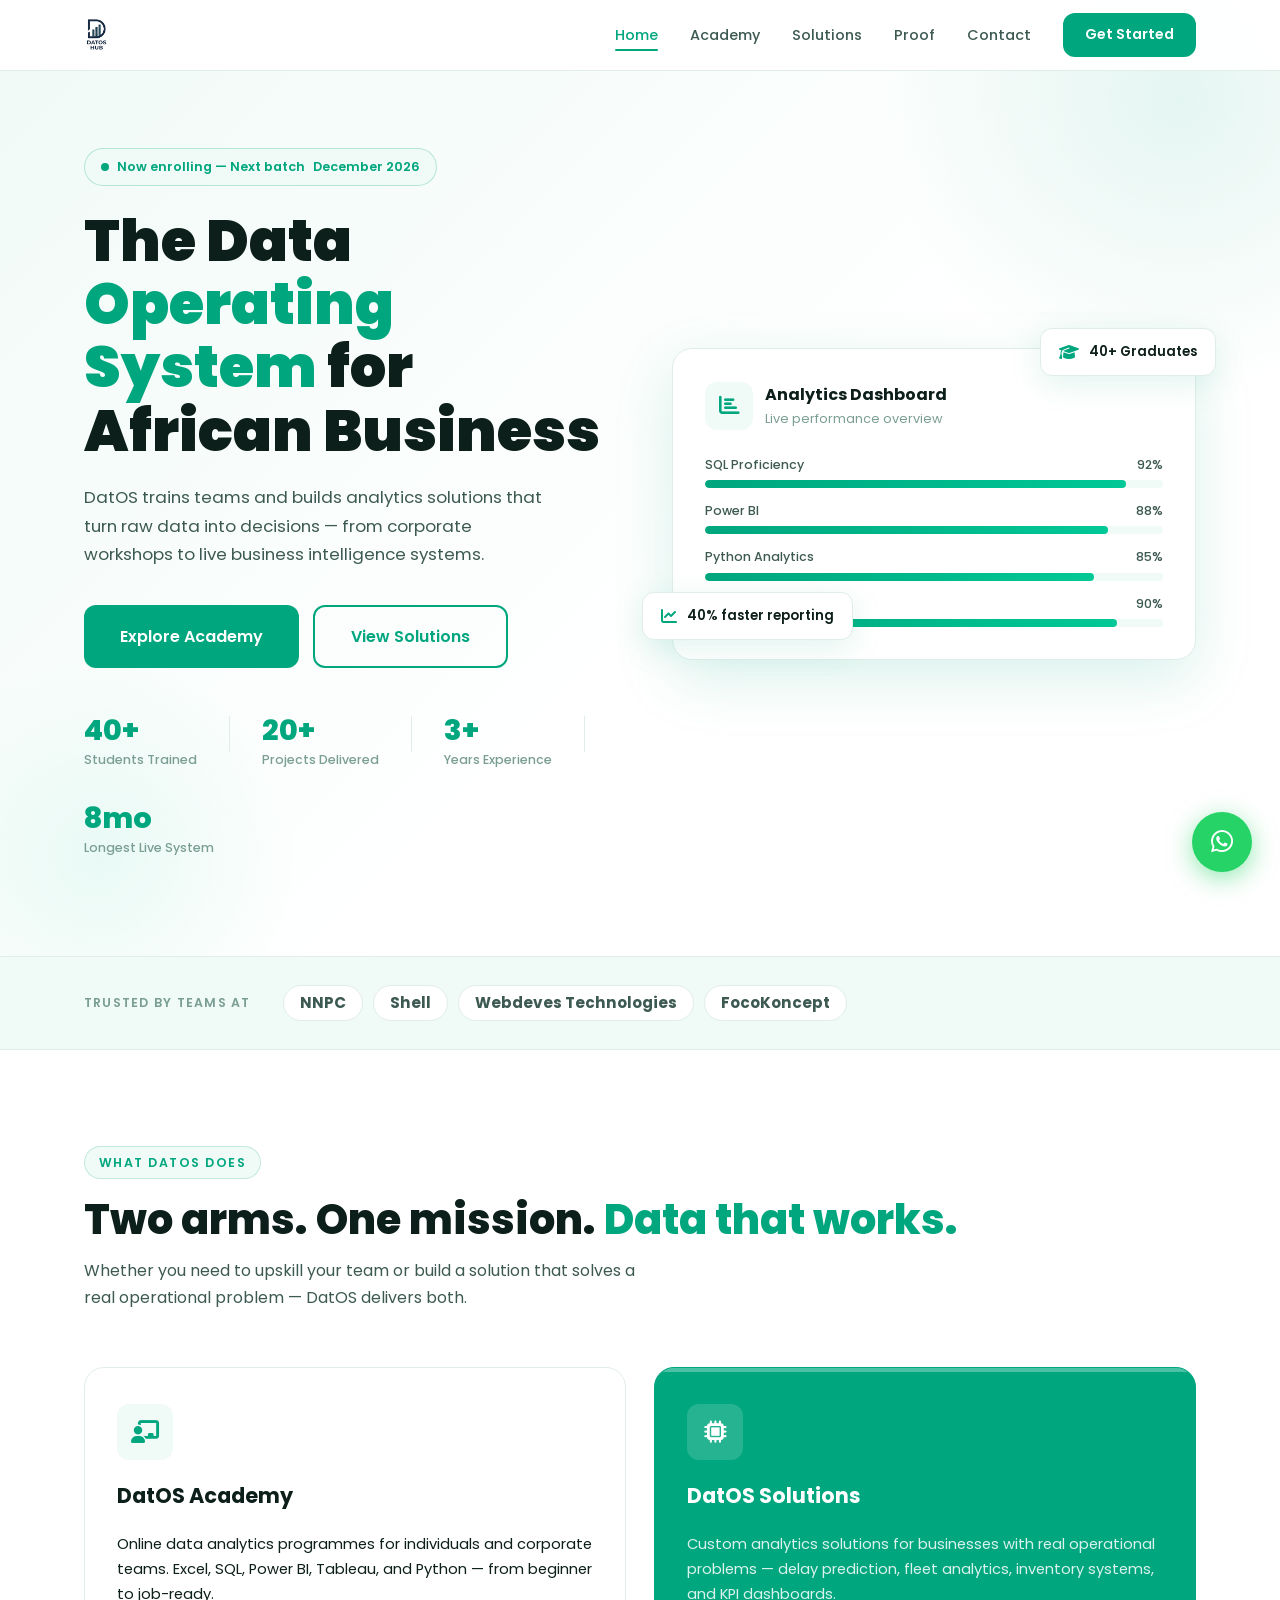
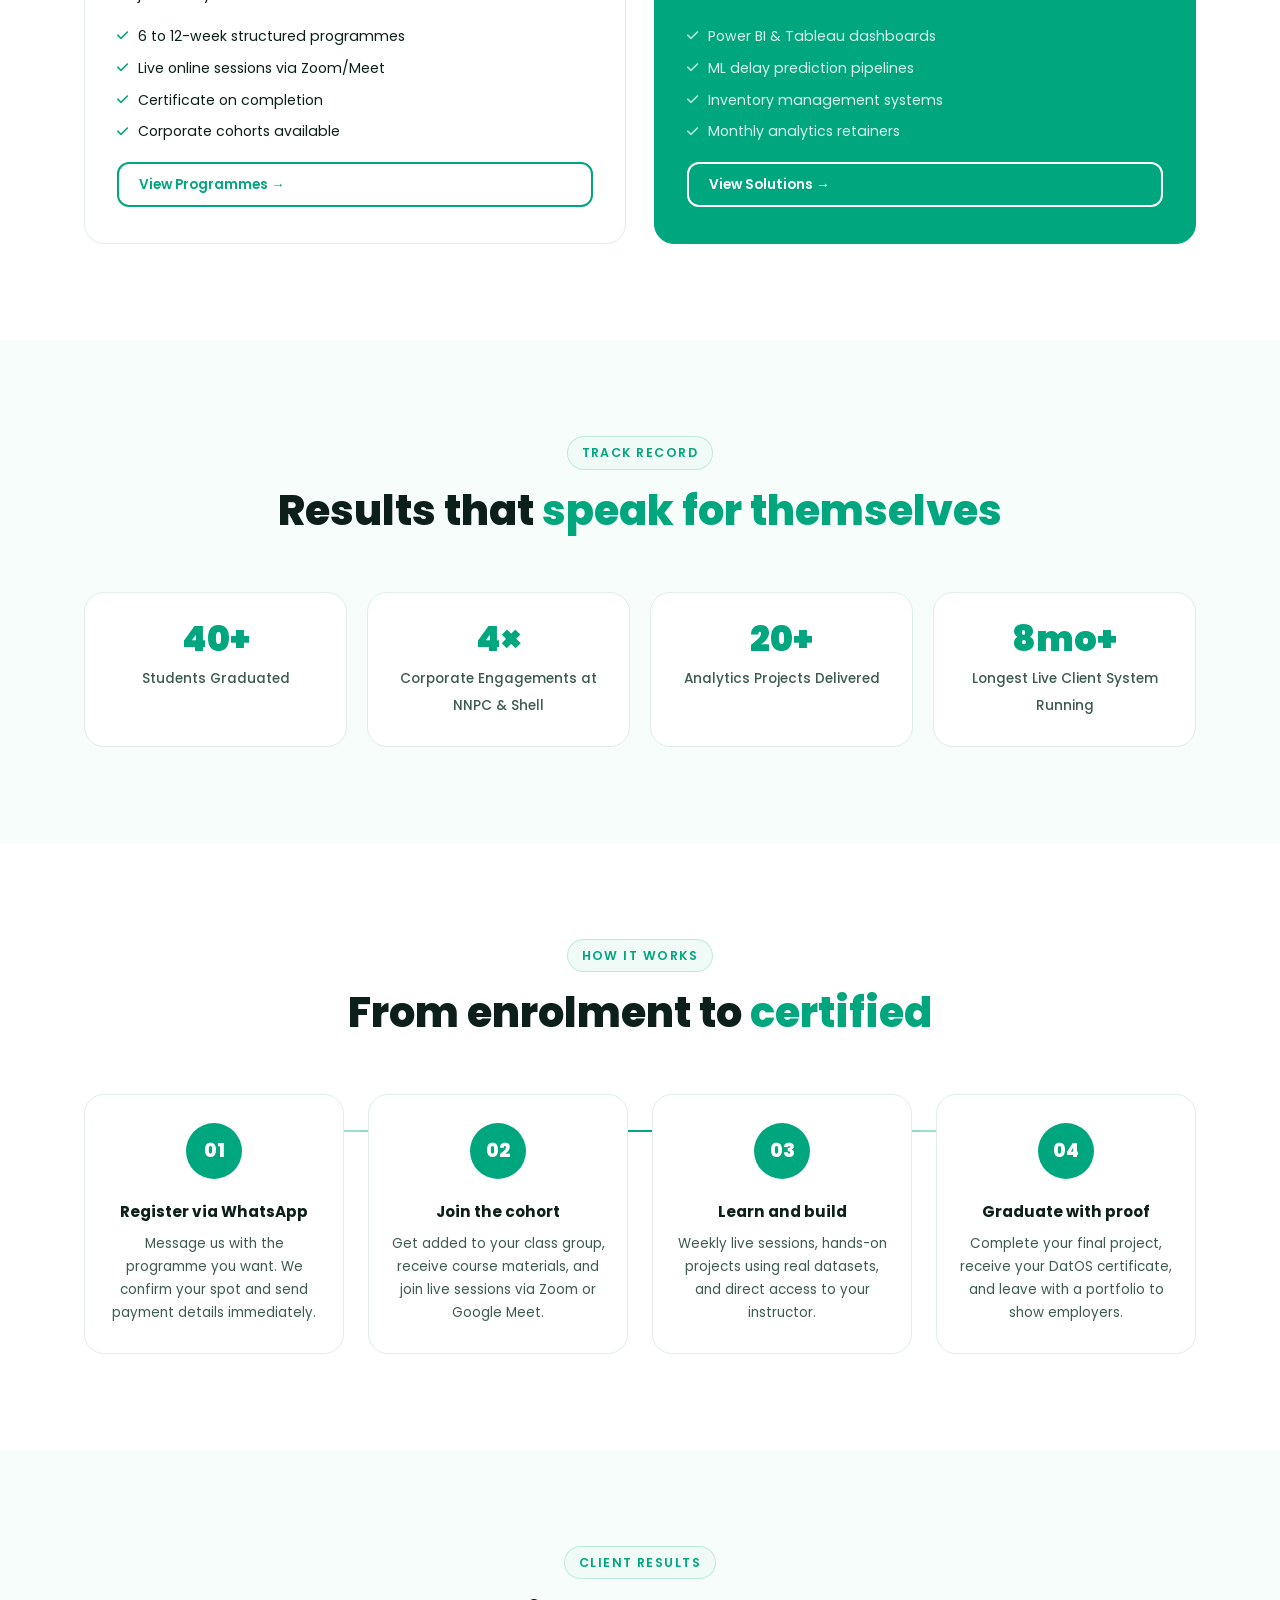
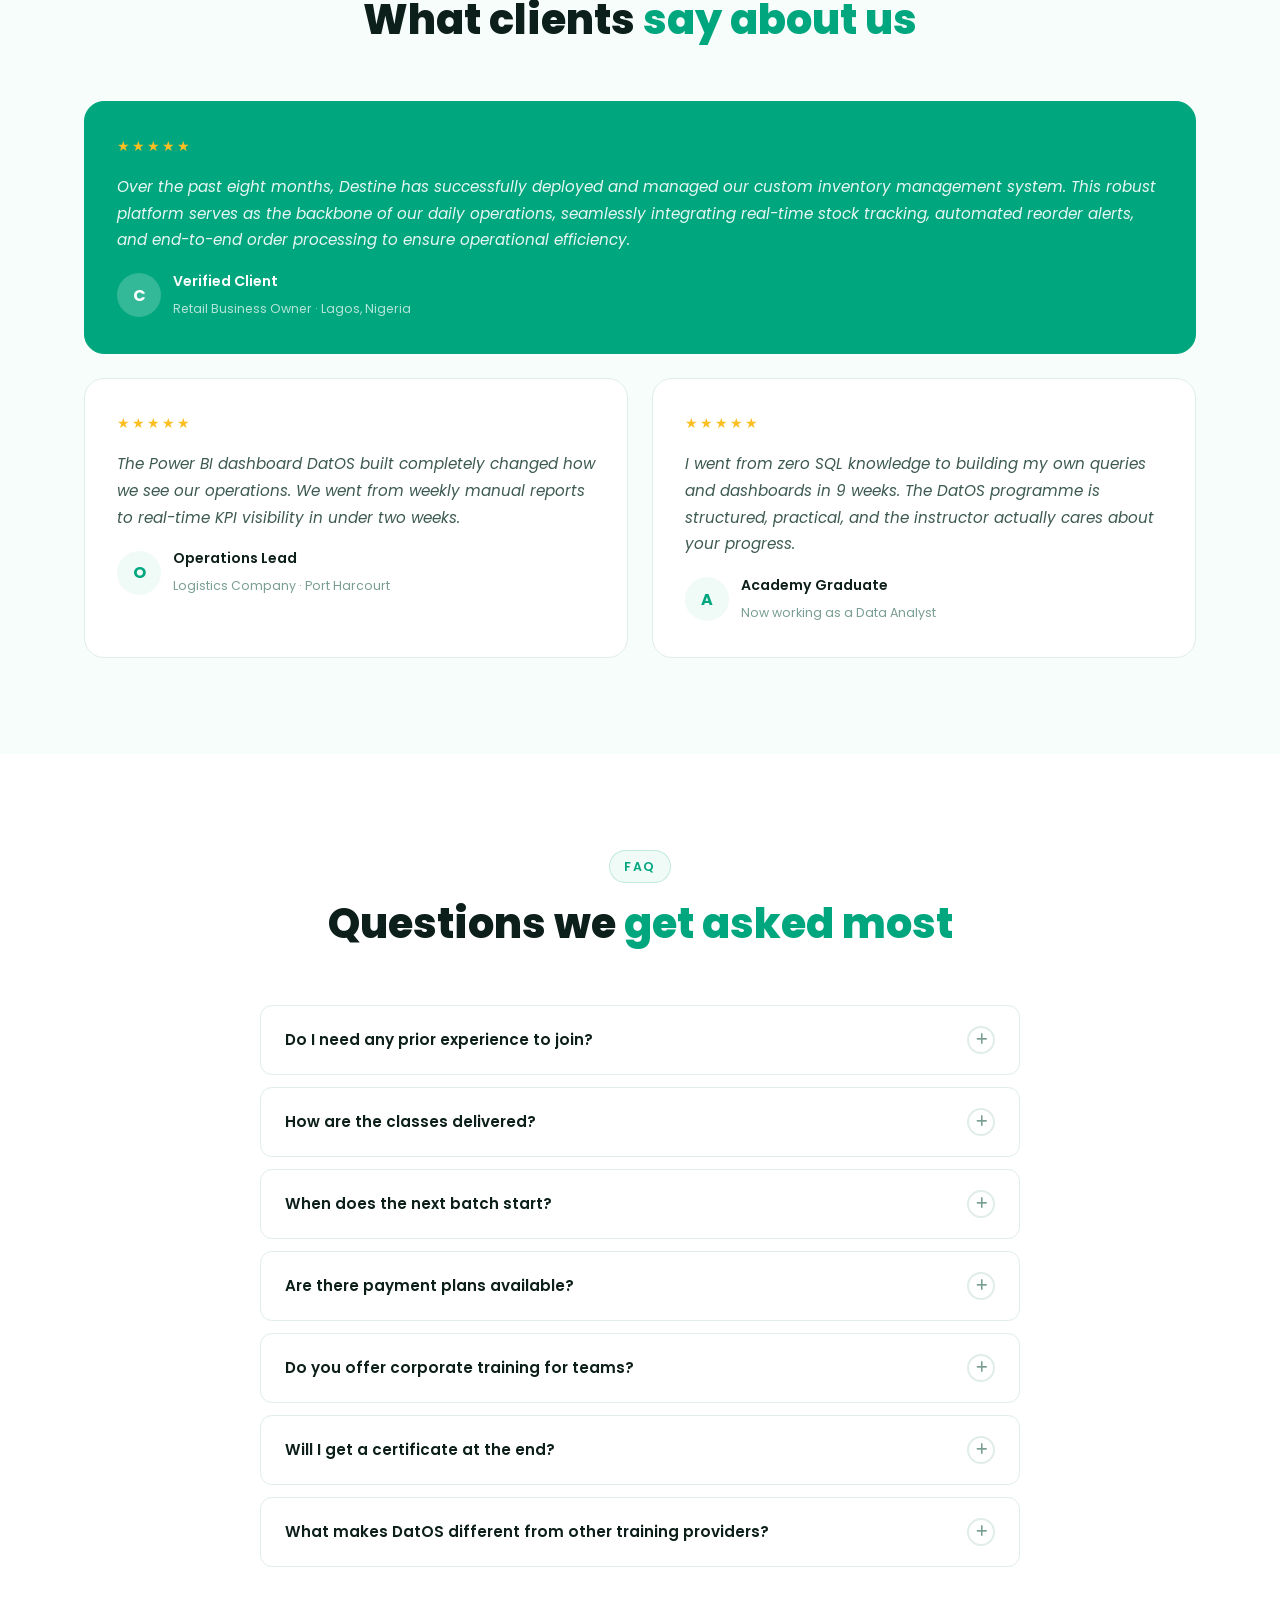
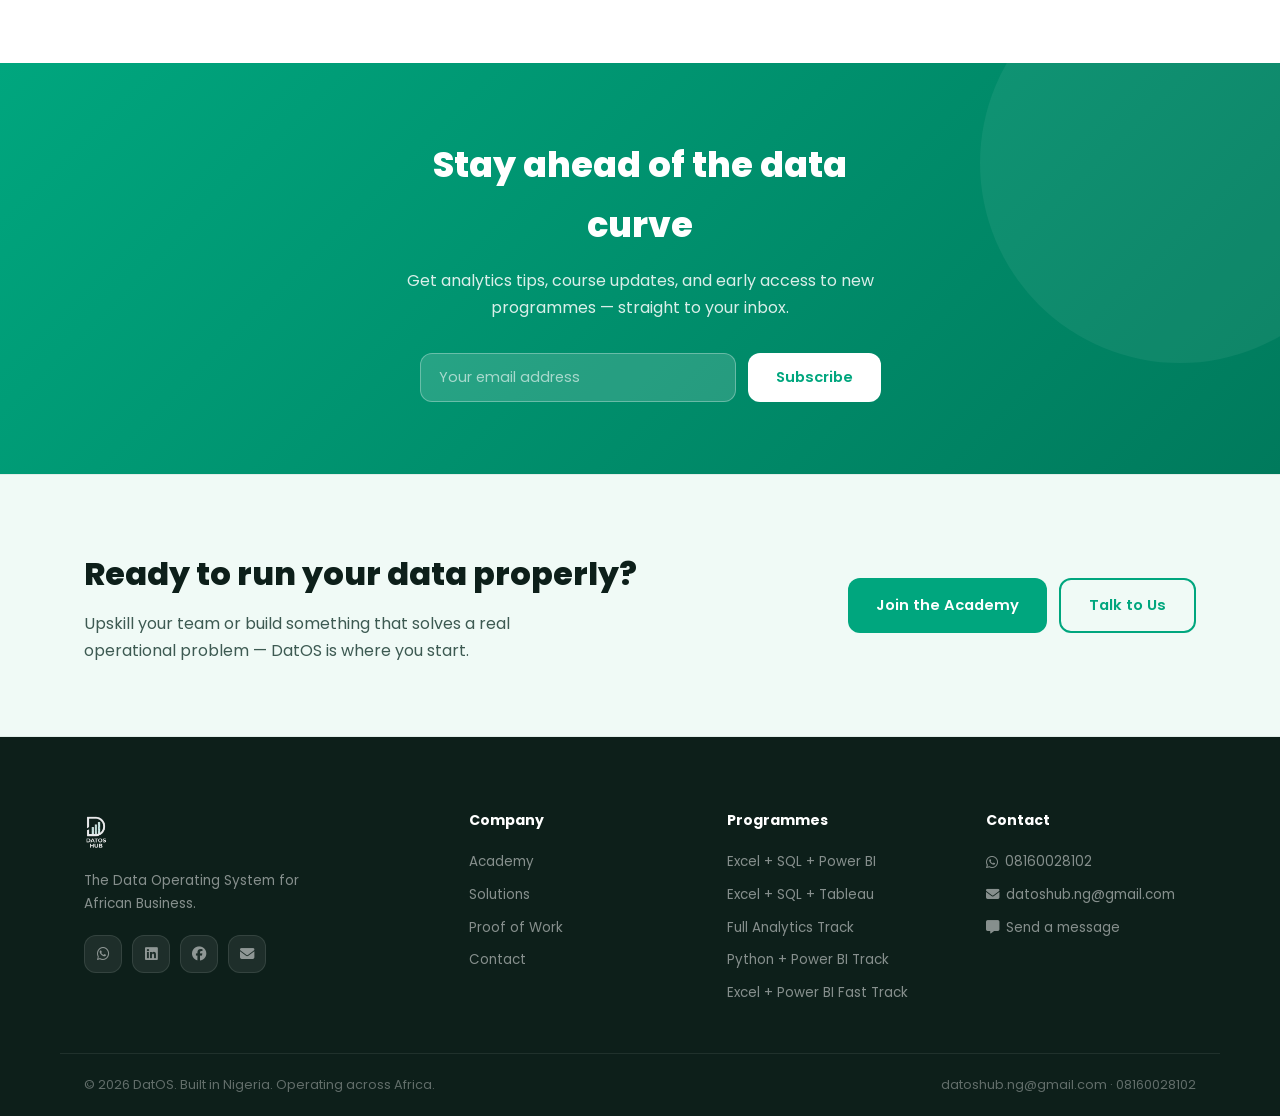
==== commit 19bb3591: "Add files via upload Update contact details and WhatsApp messages" ====
--- a/index.html
+++ b/index.html
@@ -297,8 +297,8 @@
         <p>The Data Operating System for African Business.</p>
         <div class="footer__socials">
           <a href="https://wa.me/2348160028102?text=Hi%20DatOS%2C%20I%27d%20like%20to%20chat" target="_blank"><i class="fa-brands fa-whatsapp"></i></a>
-          <a href="https://linkedin.com/in/nnaemekadestinedike" target="_blank"><i class="fa-brands fa-linkedin"></i></a>
-          <a href="mailto:datos.africa@gmail.com"><i class="fa-solid fa-envelope"></i></a>
+          <a href="https://linkedin.com/company/datoshub" target="_blank"><i class="fa-brands fa-linkedin"></i></a><a href="https://www.facebook.com/datoshuub" target="_blank"><i class="fa-brands fa-facebook"></i></a>
+          <a href="mailto:datoshub.ng@gmail.com"><i class="fa-solid fa-envelope"></i></a>
         </div>
       </div>
       <div class="footer__col">
@@ -324,14 +324,14 @@
         <h4>Contact</h4>
         <ul>
           <li><a href="https://wa.me/2348160028102?text=Hi%20DatOS%2C%20I%27d%20like%20to%20chat" target="_blank"><i class="fa-brands fa-whatsapp"></i> 08160028102</a></li>
-          <li><a href="mailto:datos.africa@gmail.com"><i class="fa-solid fa-envelope"></i> datos.africa@gmail.com</a></li>
+          <li><a href="mailto:datoshub.ng@gmail.com"><i class="fa-solid fa-envelope"></i> datoshub.ng@gmail.com</a></li>
           <li><a href="contact.html"><i class="fa-solid fa-message"></i> Send a message</a></li>
         </ul>
       </div>
     </div>
     <div class="container footer__bottom">
       <span>© 2026 DatOS. Built in Nigeria. Operating across Africa.</span>
-      <span>datos.africa@gmail.com · 08160028102</span>
+      <span>datoshub.ng@gmail.com · 08160028102</span>
     </div>
   </footer>
 
